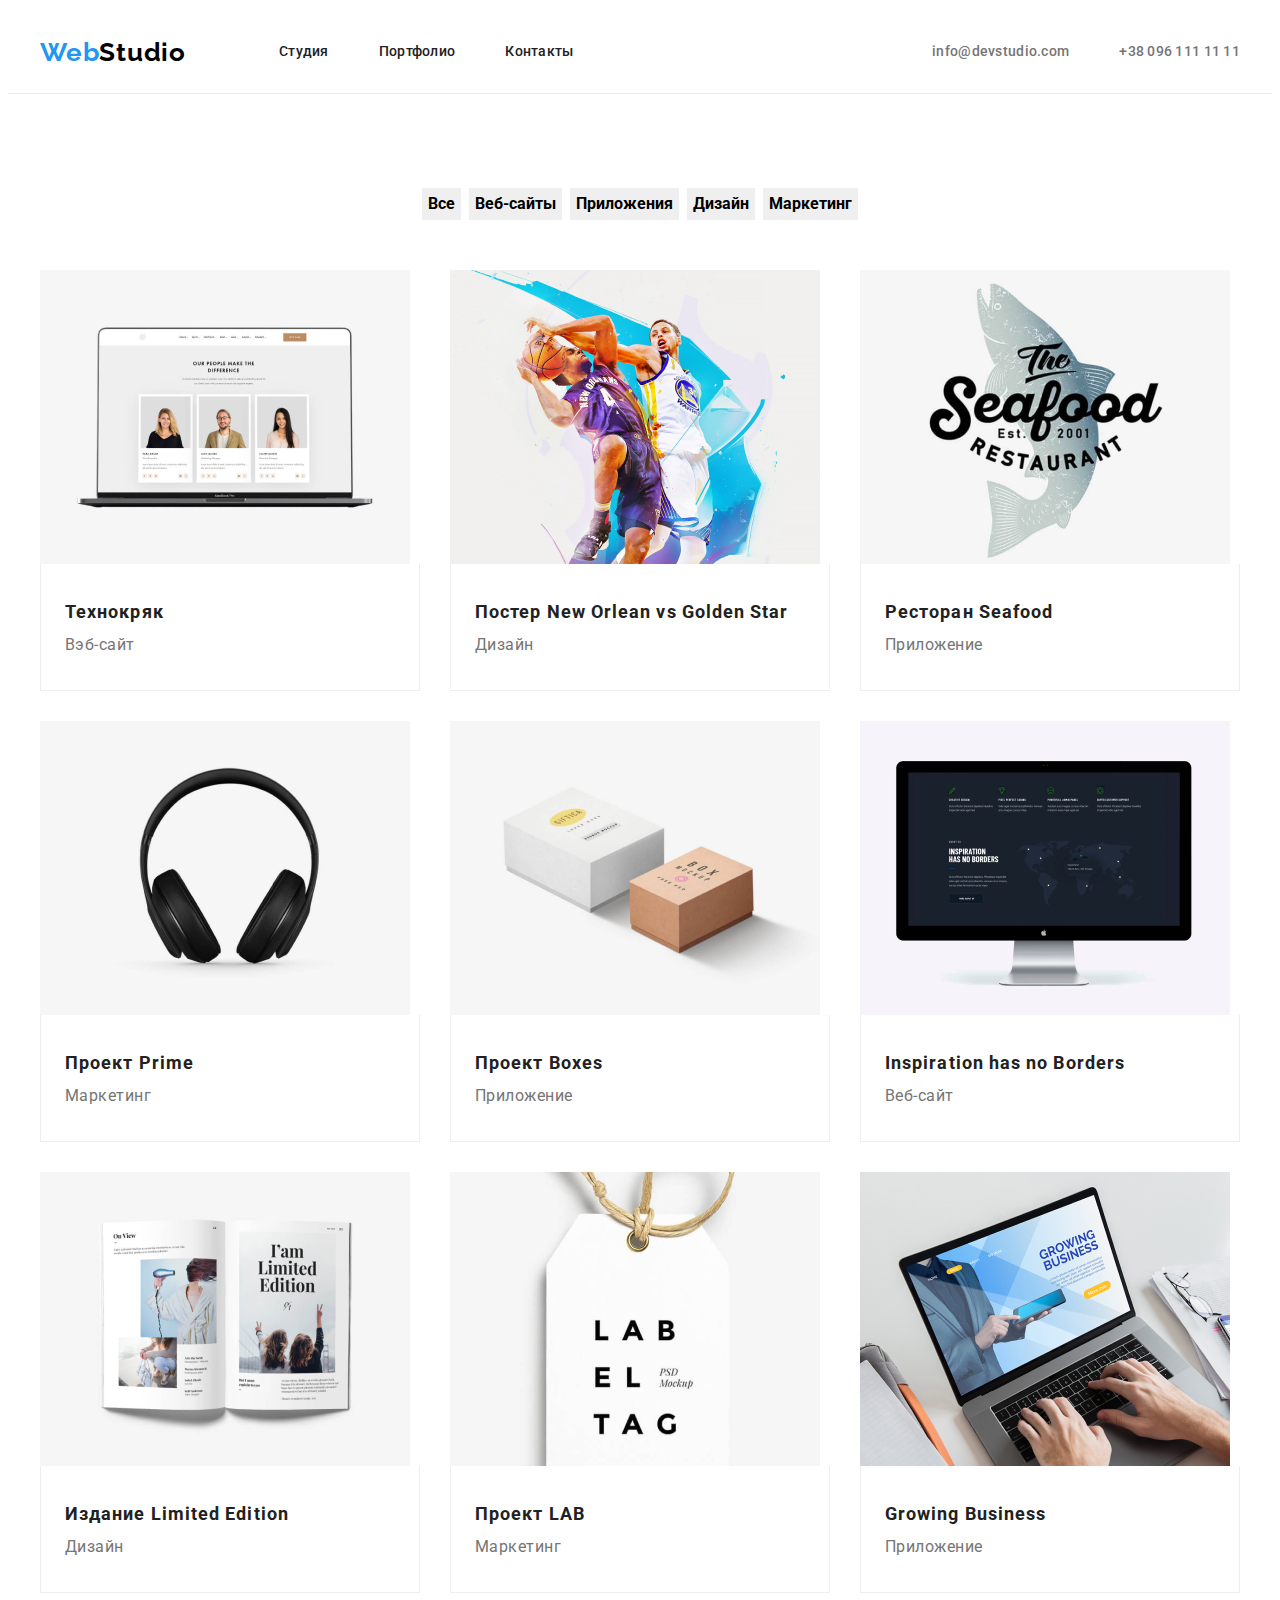
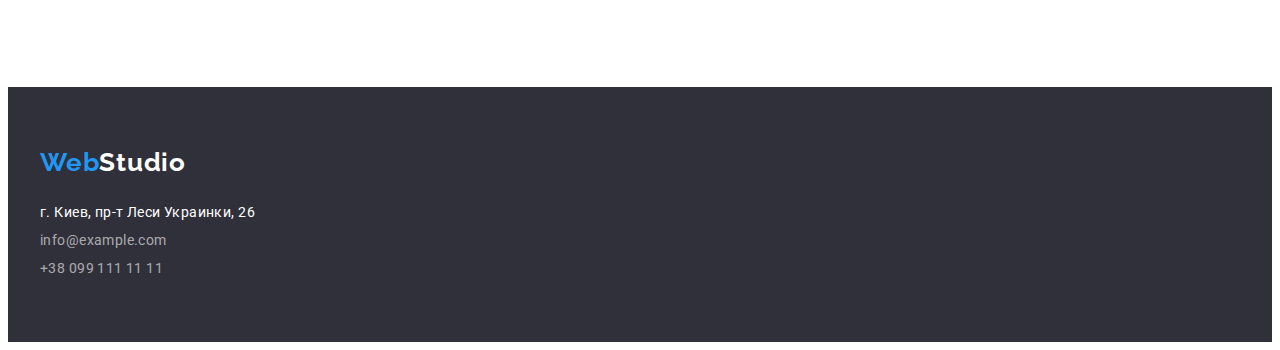
==== portfolio.html @ d50d299b "first save" ====
<!DOCTYPE html>
<html lang="en">
<head>
    <meta charset="UTF-8">
    <meta http-equiv="X-UA-Compatible" content="IE=edge">
    <meta name="viewport" content="width=device-width, initial-scale=1.0">
    <title>Portfolio</title>
    <link rel="preconnect" href="https://fonts.gstatic.com">
    <link href="https://fonts.googleapis.com/css2?family=Raleway:wght@700&family=Roboto:wght@400;500;700;900&display=swap"
        rel="stylesheet">
    <link rel="stylesheet" href="https://cdnjs.cloudflare.com/ajax/libs/modern-normalize/1.0.0/modern-normalize.min.css"
        integrity="sha512-ISS7cAi1PEhQ8jnbJpJZMd29NlhNj4AWYyLOSp2CE/CsHxTCu+r+t0D2yoJudVrd0/8fTVPUVDzY5Tvli75u/g=="
        crossorigin="anonymous" />
    <link rel="stylesheet" href="./css/styles.css">
</head>
<body>
    <header class="header">
        <div class="header-main container">
        <h1 class="top-title">
            <a class="main-logo link" href="">
               <span class="web">Web</span>Studio</a>
        </h1>
        <nav class="navigation">
            <ul class="navigation-list list">
                <li class="navigation-item">
                    <a class="navigation-link link" href="./index.html">Студия</a></li>
                <li class="navigation-item">
                    <a class="navigation-link link" href="#">Портфолио</a></li>
                <li class="navigation-item">
                    <a class="navigation-link link" href="#">Контакты</a></li>
            </ul>
        </nav>
        <ul class="contact-list list">        
            <li><a class="mail-link link" href="mailto:info@devstudio.com">info@devstudio.com</a></li>
            <li><a class="tel-link link" href="tel:+380961111111">+38 096 111 11 11</a></li>       
        </ul>
    </div>
    </header>
    <!-- HERO -->
    <main>
        <section class="section-btn section">
            <div class="buttons-menu container">
                <ul class="buttons list">
                    <li class="buttons-item">
                        <button class="portfolio-btn" type=button> Все</button>
                    </li>
                    <li class="buttons-item">
                        <button class="portfolio-btn" type=button> Веб-сайты</button>
                    </li>
                    <li class="buttons-item">
                        <button class="portfolio-btn" type=button> Приложения</button>
                    </li>
                    <li class="buttons-item">
                        <button class="portfolio-btn" type=button> Дизайн</button>
                    </li>
                    <li class="buttons-item">                         
                        <button class="portfolio-btn" type=button> Маркетинг</button>
                    </li>
                </ul> 
            </div>
            
                <!-- ABOUT -->
        
            <h2 class="visually-hidden">виды деятельности</h2>
            <div class="container">
                <ul class="projects list">
                    <li class="project-list-item">
                        <div class="card-img">
                            <img src="./images/portfolio/технокряк.jpg" alt="технокряк" width=370 height="294">
                        </div>
                         
                        <div class="card-title">
                            <h3 class="project-name">Технокряк</h3>
                            <p class="project-type">Вэб-сайт</p>
                        </div>                       
                    </li>
                    <li class="project-list-item">
                        <div class="card-img">
                            <img src="./images/portfolio/poster.jpg" alt="постер" width=370 height="294">
                        </div>
                        <div class="card-title">
                            <h3 class="project-name">Постер New Orlean vs Golden Star</h3>
                            <p class="project-type">Дизайн</p>
                        </div>
                        
                    </li>
                    <li class="project-list-item">
                        <div class="card-img">
                            <img src="./images/portfolio/restaurant.jpg" alt="ресторан" width=370 height="294">
                        </div>
                        <div class="card-title">
                            <h3 class="project-name">Ресторан Seafood</h3>
                            <p class="project-type">Приложение</p>
                        </div>
                        
                        
                    </li>
                    <li class="project-list-item">
                        <div class="card-img">
                            <img src="./images/portfolio/headphones.jpg" alt="Проект Prime" width=370 height="294">
                        </div>
                        <div class="card-title">
                            <h3 class="project-name">Проект Prime</h3>
                            <p class="project-type">Маркетинг</p>
                        </div>
                        
                        
                        
                    </li>
                    <li class="project-list-item">
                        <div class="card-img">
                            <img src="./images/portfolio/boxes.jpg" alt="Проект Boxes" width=370 height="294">
                        </div>
                        <div class="card-title">
                            <h3 class="project-name">Проект Boxes</h3>
                            <p class="project-type">Приложение</p>
                        </div>
                        
                        
                        
                    </li>
                    <li class="project-list-item">
                        <div class="card-img">
                            <img src="./images/portfolio/inspiration.jpg" alt="Inspiration has no Borders" width=370 height="294">
                        </div>
                        <div class="card-title">
                            <h3 class="project-name">Inspiration has no Borders</h3>
                             <p class="project-type">Веб-сайт</p>
                        </div>
                        
                        
                        
                    </li>
                    <li class="project-list-item">
                        <div class="card-img">
                            <img src="./images/portfolio/edition.jpg" alt="Издание Limited Edition" width=370 height="294">
                        </div>
                        <div class="card-title">
                            <h3 class="project-name">Издание Limited Edition</h3>
                            <p class="project-type">Дизайн</p>
                        </div>
                        
                        
                    </li>
                    <li class="project-list-item">
                        <div class="card-img">
                            <img src="./images/portfolio/lab.jpg" alt="Проект LAB" width=370 height="294">
                        </div>
                        <div class="card-title">
                            <h3 class="project-name">Проект LAB</h3>
                            <p class="project-type">Маркетинг</p>
                        </div>
                       

                    </li>
                    <li class="project-list-item">
                        <div class="card-img">
                            <img src="./images/portfolio/business.jpg" alt="Growing Business" width=370 height="294">
                        </div>
                        <div class="card-title">
                            <h3 class="project-name">Growing Business</h3>
                            <p class="project-type">Приложение</p>
                        </div>
                        
                    </li>
               </ul> 
            </div>
        </section>
    </main>
      <footer class="footer">
        <div class="container">
            <div class="logo">
                <a class="logo link" href="">
                    <span class="web">Web</span>Studio</a>
            </div>
            
        <address class="adress">            
            <ul class="list">
                <li>
                    <span class="footer-adress">г. Киев, пр-т Леси Украинки, 26</span>
                </li>
                <li>
                    <a class="footer-link link" href="mailto:info@example.com">info@example.com</a>
                </li>
                <li>
                    <a class="footer-link link" href="tel:+380991111111">+38 099 111 11 11</a>
                </li>
            </ul>
        </address>
        </div>
      </footer>    
</body>
</html>
---- css/styles.css ----
:root {
  --main-font: 'Roboto', sans-serif;
  --secondary-font: 'Raleway', sans-serif;
  --accent-color: #2196f3;
  --section-pt: 94px;
  --section-pb: 94px;
}
h1,
h2,
h3,
h4,
h5,
h6,
p {
  margin: 0;
}
ul,
ol {
  margin: 0;
  padding: 0;
}
img {
  display: block;
}
.link {
  text-decoration: none;
  display: inline-block;
}
.list {
  list-style: none;
}
.adress {
  font-style: normal;
}
.visually-hidden {
  position: absolute !important;
  clip: rect(1px 1px 1px 1px); /* IE6, IE7 */
  clip: rect(1px, 1px, 1px, 1px);
  padding: 0 !important;
  border: 0 !important;
  height: 1px !important;
  width: 1px !important;
  overflow: hidden;
}
.container {
  width: 1200px;
  padding-right: 15px;
  padding-left: 15px;
  margin: 0 auto;
}
.header .container {
  align-items: center;
  display: flex;
}
/* ==============COMPONENTS============== */
.header {
  padding-top: 24px;
  padding-bottom: 24px;
  border-bottom: 1px solid #ececec;
}

.body {
  font-family: var(--main-font);
  color: #ffffff;
}
.main-logo {
  font-family: var(--secondary-font);
  font-style: normal;
  font-weight: bold;
  font-size: 26px;
  line-height: 1.19;
  letter-spacing: 0.03em;
  color: #000000;
  margin-right: 93px;
}
.main-logo:hover,
.main-logo:focus {
  color: var(--accent-color);
}
.web {
  color: #2196f3;
}
/* ===============NAVIGATION=============== */

.navigation-item:not(:last-child) {
  margin-right: 50px;
}
.navigation-list {
  display: flex;
  align-items: center;
}
.contact-list {
  display: flex;
  align-items: center;
}

.navigation-link {
  font-family: var(--main-font);
  font-weight: 500;
  font-size: 14px;
  line-height: 1.14;
  letter-spacing: 0.02em;
  color: #212121;
}
.navigation-link:hover,
.navigation-link:focus {
  color: var(--accent-color);
}
.contact-list {
  margin-left: auto;
}

.tel-link {
  font-family: var(--main-font);
  font-weight: 500;
  font-size: 14px;
  line-height: 1.14;
  letter-spacing: 0.02em;
  color: #757575;
}
.tel-link:hover,
.tel-link:focus {
  color: var(--accent-color);
}
.mail-link {
  font-family: var(--main-font);
  font-weight: 500;
  font-size: 14px;
  line-height: 1.14;
  letter-spacing: 0.02em;
  color: #757575;
  margin-right: 50px;
}
.mail-link:hover,
.mail-link:focus {
  color: var(--accent-color);
}
/* =================HERO================= */
.section {
  padding-top: var(--section-pt);
  padding-bottom: var(--section-pb);
  margin: 0 auto;
}
.modal-btn {
  font-family: var(--main-font);
  font-weight: bold;
  font-size: 16px;
  color: #ffffff;
  line-height: 1.87;
  cursor: pointer;
  min-width: 200px;
  display: block;
  margin: 0 auto;
  box-shadow: 0px 4px 4px rgba(0, 0, 0, 0.15);
  padding: 10px 32px;
  background-color: #2196f3;
}
.modal-btn:hover,
.modal-btn:focus {
  color: #ffffff;
  background: var(--accent-color);
}
.portfolio-btn {
  font-family: var(--main-font);
  font-weight: bold;
  font-size: 16px;
  line-height: 1.87;
  cursor: pointer;
  display: block;
  border: 0;
}
.portfolio-btn:hover,
.portfolio-btn:focus {
  color: #ffffff;
  background: var(--accent-color);
}

.buttons {
  display: flex;
  justify-content: center;
  text-align: center;
  margin-bottom: 50px;
}
.buttons-item:not(:last-child) {
  margin-right: 8px;
}
.buttons-item :not(:last-child) {
  display: flex;
  text-align: center;
  margin-top: 94px;
  margin-bottom: 34px;
}

.hero-item {
  font-family: var(--main-font);
  font-weight: 900;
  font-size: 44px;
  line-height: 1, 36;
  text-align: center;
  letter-spacing: 0.06em;
  text-transform: uppercase;
  color: #ffffff;
  width: 696px;
  height: 120px;
  margin: 0 auto;
}
.hero {
  background: #2f303a;
  padding-top: 200px;
  padding-bottom: 200px;
}
/* ================ABOUT================ */
.function {
  margin-top: 10px;
}
.card-name {
  align-items: center;
  padding-top: 30px;
  padding-bottom: 30px;
  border: 1px solid #eeeeee;
  border-top: none;
  background: #ffffff;
}
.card-title {
  align-items: center;
  padding-top: 30px;
  padding-bottom: 30px;
  border: 1px solid #eeeeee;
  border-top: none;
  background: #ffffff;
  padding-left: 24px;
}
.about-list {
  display: flex;
  flex-wrap: wrap;
  margin-left: -30px;
  margin-top: -30px;
}
.about-list-item {
  flex-basis: calc(100% / 4 - 30px);
  margin-left: 30px;
  margin-top: 30px;
}
.about-title {
  font-family: var(--main-font);
  font-weight: 700;
  font-size: 14px;
  line-height: 1.14;
  letter-spacing: 0.03em;
  text-transform: uppercase;
  color: #212121;
  margin-bottom: 10px;
}
.description {
  font-family: var(--main-font);
  font-weight: 700;
  font-size: 14px;
  line-height: 1.71;
  letter-spacing: 0.03em;
  color: #757575;
}
.projects {
  display: flex;
  flex-wrap: wrap;
  margin-left: -30px;
  margin-top: -30px;
}
.project-list-item {
  margin-left: 30px;
  margin-top: 30px;
  flex-basis: calc(100% / 3 - 30px);
}
.project-name {
  font-family: var(--main-font);
  font-weight: 700;
  font-size: 18px;
  line-height: 2;
  letter-spacing: 0.06em;
  color: #212121;
}
.project-type {
  font-family: var(--main-font);

  font-weight: 400;
  font-size: 16px;
  line-height: 1.87;
  letter-spacing: 0.03em;
  color: #757575;
}

/* =============ДЕЯТЕЛЬНОСТЬ============= */

.title {
  font-family: var(--main-font);
  font-weight: 700;
  font-size: 36px;
  line-height: 1.16;
  text-align: center;
  letter-spacing: 0.03em;
  color: #212121;
  margin-bottom: 50px;
}
.activity-item {
  display: flex;
  flex-wrap: wrap;
  margin-left: -30px;
  margin-top: -30px;
}
.activity-item-img {
  flex-basis: calc(100% / 3 - 30px);
  margin-left: 30px;
  margin-top: 30px;
}

/* =================TEAM================= */
.team {
  background-color: #f5f4fa;
}
.team-list {
  display: flex;
  flex-wrap: wrap;
  margin-top: -30px;
  margin-left: -30px;
}
.team-list-item {
  margin-top: 30px;
  margin-left: 30px;
  flex-basis: calc(100% / 4 - 30px);
}
.name {
  font-family: var(--main-font);
  font-weight: 500;
  font-size: 16px;
  line-height: 1.18;
  text-align: center;
  letter-spacing: 0.03em;
  color: #212121;
}
.function {
  font-family: var(--main-font);
  font-weight: 400;
  font-size: 16px;
  line-height: 1.18;
  text-align: center;
  letter-spacing: 0.03em;
  color: #757575;
  margin-bottom: 10px;
}
/* ================FOOTER================ */
.footer {
  background: #2f303a;
  padding-top: 60px;
  padding-bottom: 60px;
}
.logo {
  display: inline-block;
  font-family: var(--secondary-font);
  font-weight: bold;
  font-size: 26px;
  line-height: 1.19;
  letter-spacing: 0.03em;
  color: #ffffff;
  margin-bottom: 10px;
}
.logo:hover,
.logo:focus {
  color: var(--accent-color);
}
.footer-link {
  font-family: var(--main-font);
  font-weight: 400;
  font-size: 14px;
  line-height: 2;
  letter-spacing: 0.03em;
  color: rgba(255, 255, 255, 0.6);
}
.footer-link:hover,
.footer-link:focus {
  color: var(--accent-color);
}
.footer-adress {
  font-family: var(--main-font);
  font-weight: normal;
  font-size: 14px;
  line-height: 2;
  letter-spacing: 0.03em;
  color: #ffffff;
}
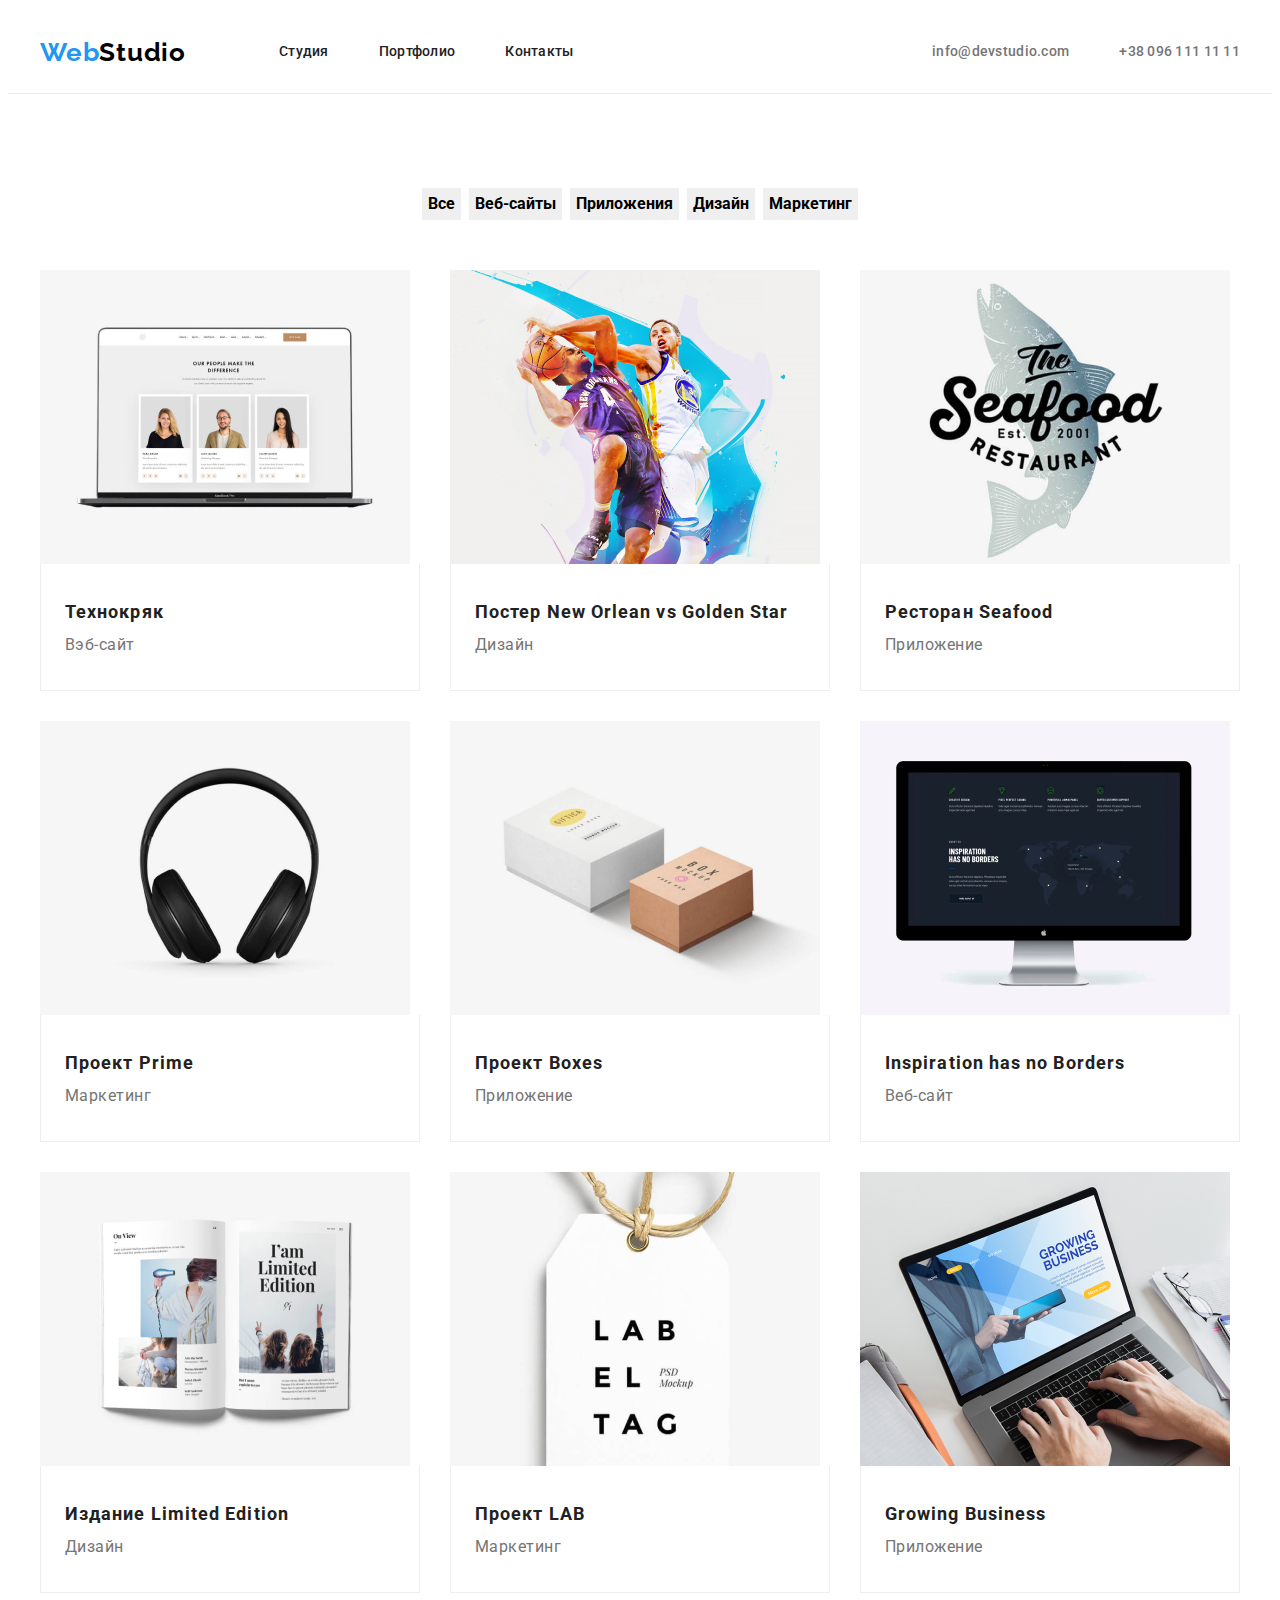
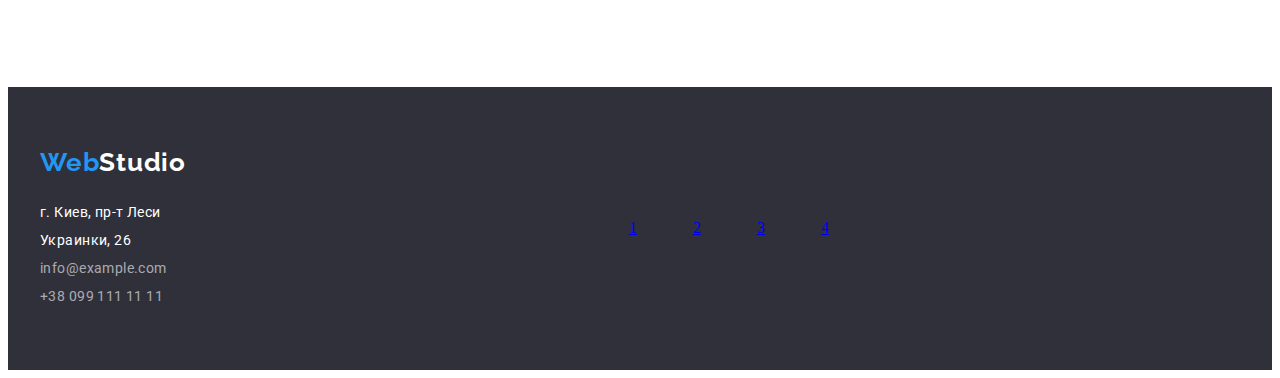
==== commit 585d86f6: "добавил градиент в hero" ====
--- a/portfolio.html
+++ b/portfolio.html
@@ -168,26 +168,56 @@
         </section>
     </main>
       <footer class="footer">
-        <div class="container">
-            <div class="logo">
-                <a class="logo link" href="">
-                    <span class="web">Web</span>Studio</a>
+        <div class="footer-main container">
+            
+            <div class="footer-contacts">
+                <div class="logo">
+                    <a class="logo link" href="">
+                       <span class="web">Web</span>Studio</a>
+                </div>            
+                   <address class="adress">            
+                       <ul class="list">
+                           <li>
+                            <span class="footer-adress">г. Киев, пр-т Леси Украинки, 26</span>
+                           </li>
+                           <li>
+                               <a class="footer-link link" href="mailto:info@example.com">info@example.com</a>
+                           </li>
+                           <li>
+                               <a class="footer-link link" href="tel:+380991111111">+38 099 111 11 11</a>
+                           </li>
+                       </ul>
+                   </address>
             </div>
+                
+
+
+                <div class="footer-social container">
+                    <ul class="social-list list">
+                        <li class="social-list-item">
+                            <a href="#" class="social-link">1</a>
+                
+                        </li>
+                        <li class="social-list-item">
+                            <a href="#" class="social-link">2</a>
+                
+                        </li>
+                        <li class="social-list-item">
+                            <a href="#" class="social-link">3</a>
+                
+                        </li>
+                        <li class="social-list-item">
+                            <a href="#" class="social-link">4</a>
+                
+                        </li>
+                    </ul>
+                
+                </div>
+
             
-        <address class="adress">            
-            <ul class="list">
-                <li>
-                    <span class="footer-adress">г. Киев, пр-т Леси Украинки, 26</span>
-                </li>
-                <li>
-                    <a class="footer-link link" href="mailto:info@example.com">info@example.com</a>
-                </li>
-                <li>
-                    <a class="footer-link link" href="tel:+380991111111">+38 099 111 11 11</a>
-                </li>
-            </ul>
-        </address>
         </div>
+        
+           
       </footer>    
 </body>
 </html>--- a/css/styles.css
+++ b/css/styles.css
@@ -136,6 +136,7 @@
   color: var(--accent-color);
 }
 /* =================HERO================= */
+
 .section {
   padding-top: var(--section-pt);
   padding-bottom: var(--section-pb);
@@ -206,8 +207,16 @@
 }
 .hero {
   background: #2f303a;
+  background-image: linear-gradient(
+      rgba(47, 48, 58, 0.4),
+      rgba(47, 48, 58, 0.4)
+    ),
+    url(/images/hero/bg.jpg);
   padding-top: 200px;
   padding-bottom: 200px;
+  background-repeat: no-repeat;
+  background-size: cover;
+  max-width: 1600px;
 }
 /* ================ABOUT================ */
 .function {
@@ -265,11 +274,20 @@
   margin-left: -30px;
   margin-top: -30px;
 }
+
 .project-list-item {
   margin-left: 30px;
   margin-top: 30px;
   flex-basis: calc(100% / 3 - 30px);
 }
+.project-list-item:hover {
+  box-shadow: 1px 4px 6px 0px rgba(0, 0, 0, 0.16);
+
+  box-shadow: 0px 4px 4px 0px rgba(0, 0, 0, 0.06);
+
+  box-shadow: 0px 1px 1px 0px rgba(0, 0, 0, 0.12);
+}
+
 .project-name {
   font-family: var(--main-font);
   font-weight: 700;
@@ -316,6 +334,9 @@
 .team {
   background-color: #f5f4fa;
 }
+.card {
+  box-shadow: 0px 1px 3px 0px rgba(0, 0, 0, 0.12);
+}
 .team-list {
   display: flex;
   flex-wrap: wrap;
@@ -351,6 +372,13 @@
   background: #2f303a;
   padding-top: 60px;
   padding-bottom: 60px;
+}
+.footer-main {
+  display: flex;
+}
+.footer-social {
+  display: flex;
+  align-items: center;
 }
 .logo {
   display: inline-block;
@@ -386,3 +414,16 @@
   letter-spacing: 0.03em;
   color: #ffffff;
 }
+
+/* ==========ICONS=========== */
+
+.social-list {
+  display: flex;
+  justify-content: space-between;
+  width: 200px;
+  margin: 0 auto;
+}
+.social-link {
+  display: flex;
+  align-items: center;
+}
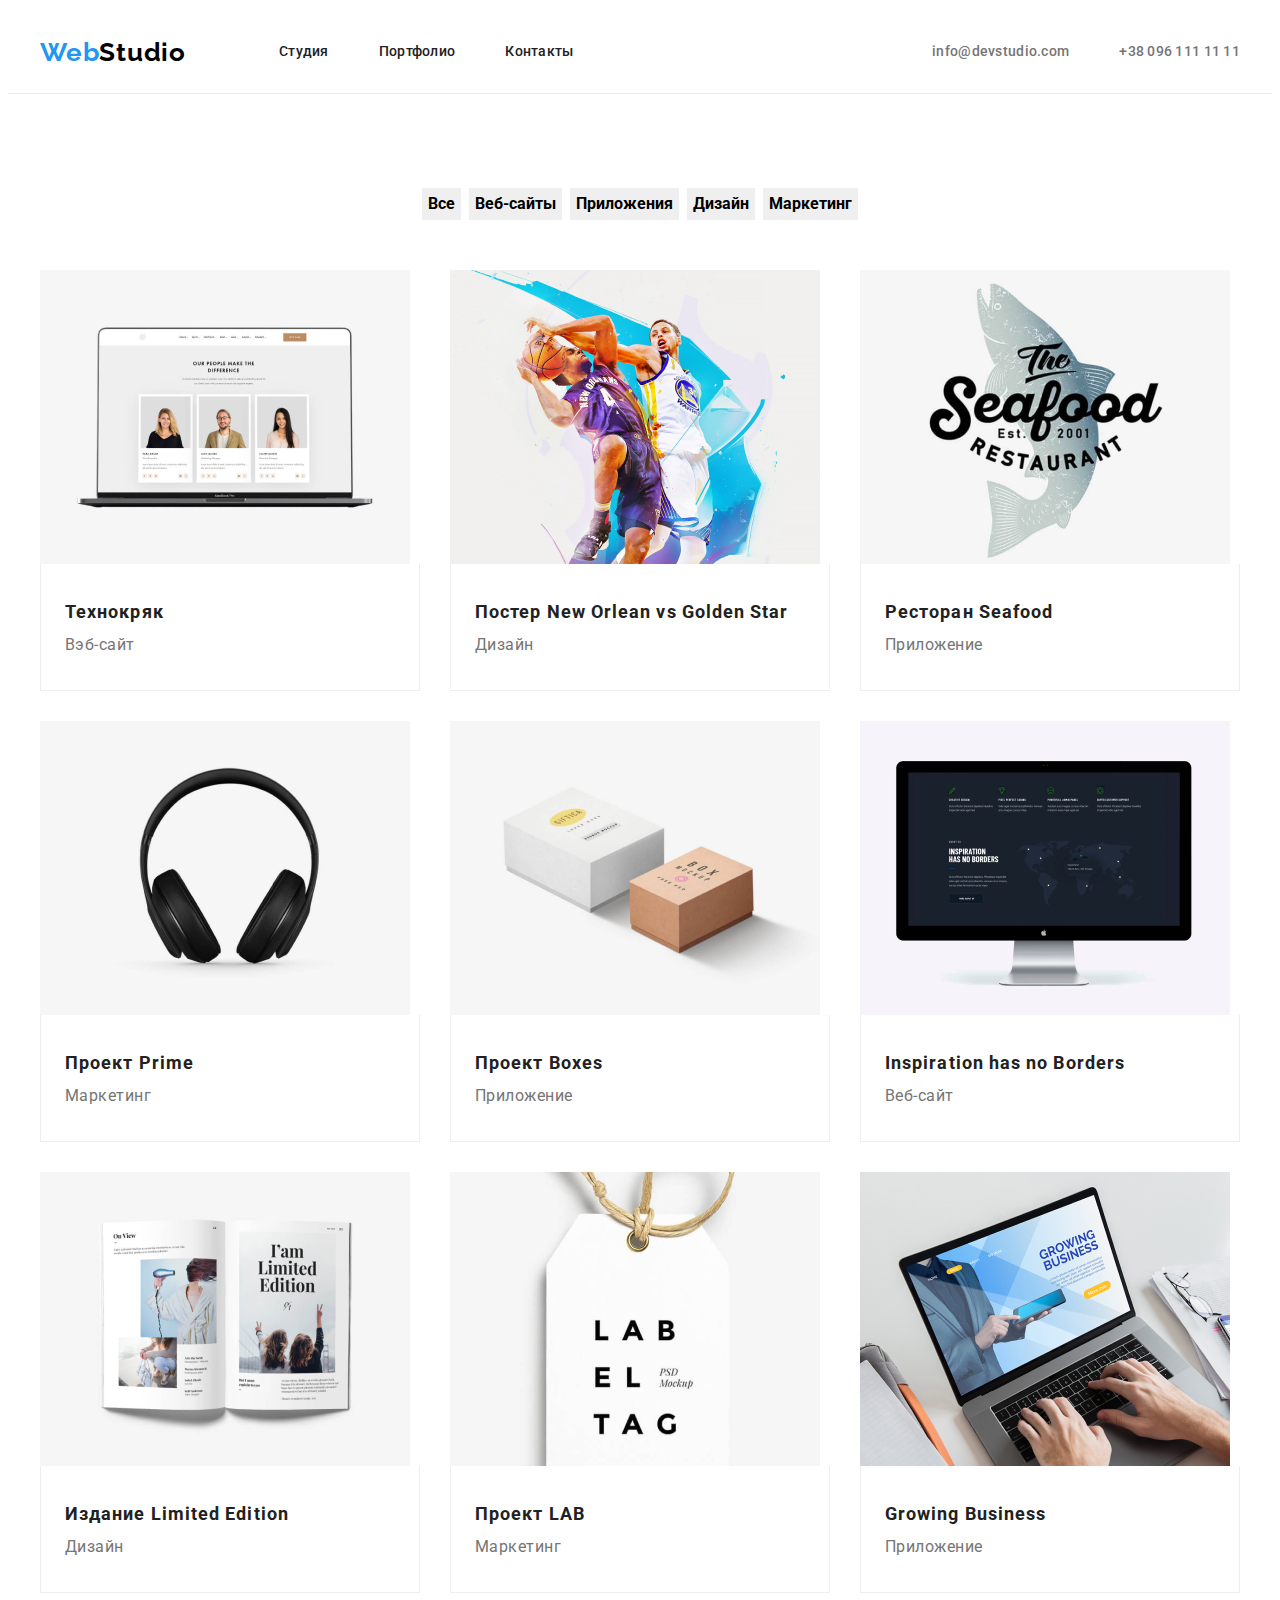
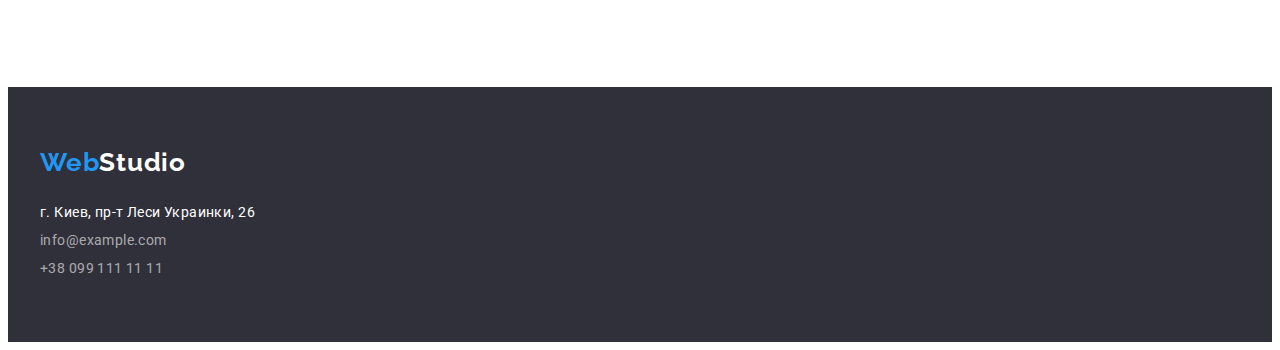
==== commit 41b6c099: "правка" ====
--- a/portfolio.html
+++ b/portfolio.html
@@ -189,32 +189,7 @@
                        </ul>
                    </address>
             </div>
-                
 
-
-                <div class="footer-social container">
-                    <ul class="social-list list">
-                        <li class="social-list-item">
-                            <a href="#" class="social-link">1</a>
-                
-                        </li>
-                        <li class="social-list-item">
-                            <a href="#" class="social-link">2</a>
-                
-                        </li>
-                        <li class="social-list-item">
-                            <a href="#" class="social-link">3</a>
-                
-                        </li>
-                        <li class="social-list-item">
-                            <a href="#" class="social-link">4</a>
-                
-                        </li>
-                    </ul>
-                
-                </div>
-
-            
         </div>
         
            
--- a/css/styles.css
+++ b/css/styles.css
@@ -52,7 +52,7 @@
   align-items: center;
   display: flex;
 }
-/* ==============COMPONENTS============== */
+/* ===========COMPONENTS=========== */
 .header {
   padding-top: 24px;
   padding-bottom: 24px;
@@ -80,7 +80,7 @@
 .web {
   color: #2196f3;
 }
-/* ===============NAVIGATION=============== */
+/* ============NAVIGATION============ */
 
 .navigation-item:not(:last-child) {
   margin-right: 50px;
@@ -135,7 +135,7 @@
 .mail-link:focus {
   color: var(--accent-color);
 }
-/* =================HERO================= */
+/* ==============HERO============== */
 
 .section {
   padding-top: var(--section-pt);
@@ -218,7 +218,7 @@
   background-size: cover;
   max-width: 1600px;
 }
-/* ================ABOUT================ */
+/* =============ABOUT============ */
 .function {
   margin-top: 10px;
 }
@@ -306,7 +306,7 @@
   color: #757575;
 }
 
-/* =============ДЕЯТЕЛЬНОСТЬ============= */
+/* ===========ДЕЯТЕЛЬНОСТЬ========== */
 
 .title {
   font-family: var(--main-font);
@@ -330,7 +330,7 @@
   margin-top: 30px;
 }
 
-/* =================TEAM================= */
+/* =============TEAM============= */
 .team {
   background-color: #f5f4fa;
 }
@@ -367,19 +367,13 @@
   color: #757575;
   margin-bottom: 10px;
 }
-/* ================FOOTER================ */
+/* ============FOOTER================ */
 .footer {
   background: #2f303a;
   padding-top: 60px;
   padding-bottom: 60px;
 }
-.footer-main {
-  display: flex;
-}
-.footer-social {
-  display: flex;
-  align-items: center;
-}
+
 .logo {
   display: inline-block;
   font-family: var(--secondary-font);
@@ -416,14 +410,3 @@
 }
 
 /* ==========ICONS=========== */
-
-.social-list {
-  display: flex;
-  justify-content: space-between;
-  width: 200px;
-  margin: 0 auto;
-}
-.social-link {
-  display: flex;
-  align-items: center;
-}
